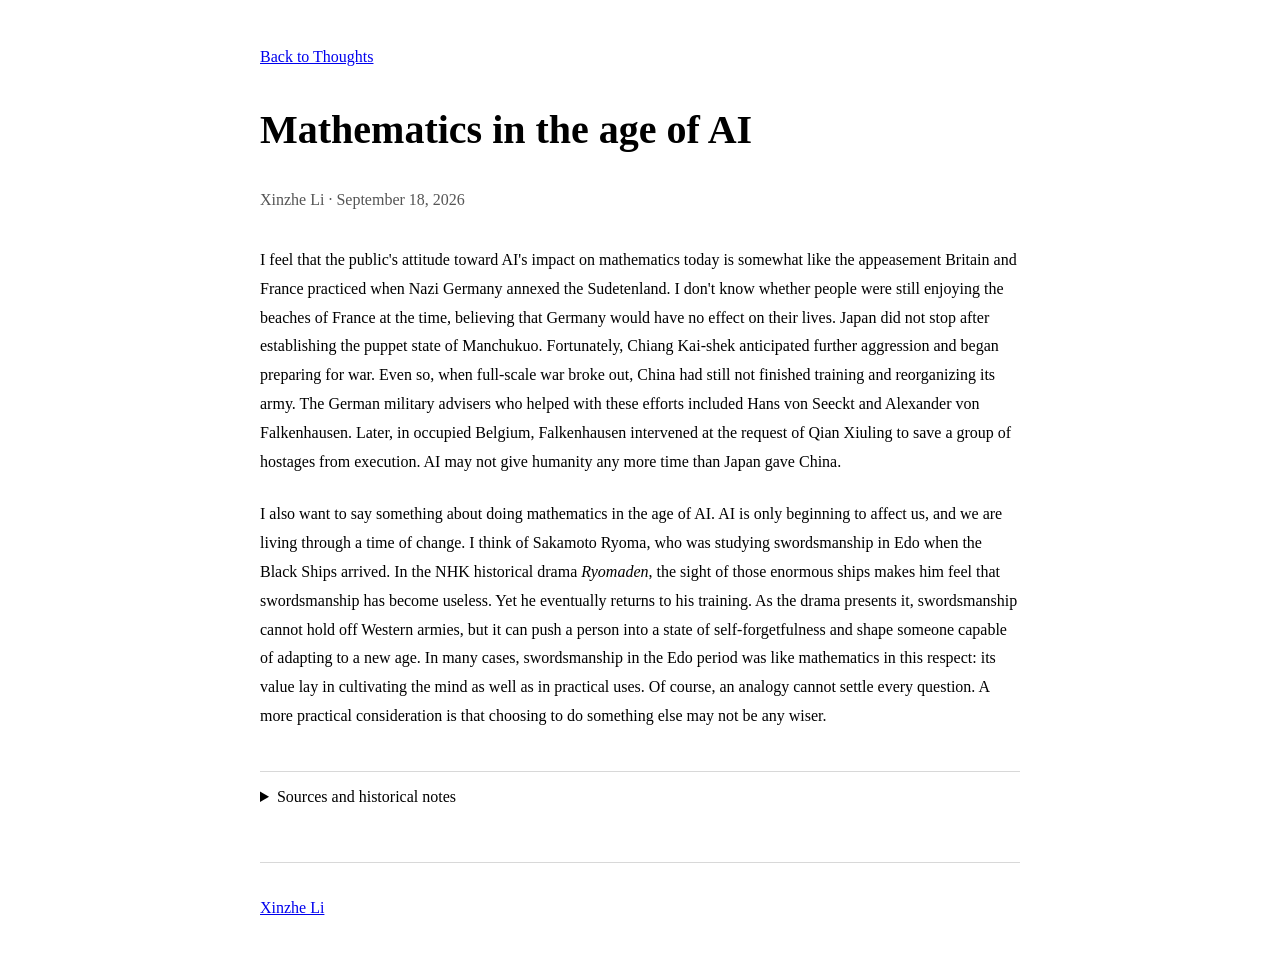
==== fragments/ai-and-mathematics.html @ ee8b9557 "Publish essay on mathematics in the age of AI" ====
<!doctype html>
<html lang="en">
  <head>
    <meta charset="utf-8" />
    <meta name="viewport" content="width=device-width, initial-scale=1" />
    <title>Mathematics in the age of AI | Xinzhe Li</title>
    <meta name="description" content="Personal thoughts on AI's impact on mathematics, the time we have to adapt, and why mathematical training might still matter." />
    <link rel="canonical" href="https://xinzhezackli.github.io/fragments/ai-and-mathematics.html" />
    <link rel="icon" type="image/png" href="../assets/favicon.png" />
    <link rel="stylesheet" href="https://latex.vercel.app/style.min.css" />
    <link rel="stylesheet" href="../style.css?v=114" />
    <link rel="stylesheet" href="essay.css" />
  </head>
  <body>
    <nav class="essay-nav" aria-label="Breadcrumb">
      <a href="../index.html#thoughts">Back to Thoughts</a>
    </nav>

    <main>
      <article aria-labelledby="essay-title">
        <header class="essay-header">
          <h1 id="essay-title">Mathematics in the age of AI</h1>
          <p class="essay-byline">Xinzhe Li · <time datetime="2026-09-18">September 18, 2026</time></p>
        </header>

        <div class="essay-text">
          <p>
            I feel that the public's attitude toward AI's impact on mathematics today is somewhat like the appeasement Britain and France practiced when Nazi Germany annexed the Sudetenland. I don't know whether people were still enjoying the beaches of France at the time, believing that Germany would have no effect on their lives. Japan did not stop after establishing the puppet state of Manchukuo. Fortunately, Chiang Kai-shek anticipated further aggression and began preparing for war. Even so, when full-scale war broke out, China had still not finished training and reorganizing its army. The German military advisers who helped with these efforts included Hans von Seeckt and Alexander von Falkenhausen. Later, in occupied Belgium, Falkenhausen intervened at the request of Qian Xiuling to save a group of hostages from execution. AI may not give humanity any more time than Japan gave China.
          </p>
          <p>
            I also want to say something about doing mathematics in the age of AI. AI is only beginning to affect us, and we are living through a time of change. I think of Sakamoto Ryoma, who was studying swordsmanship in Edo when the Black Ships arrived. In the NHK historical drama <cite>Ryomaden</cite>, the sight of those enormous ships makes him feel that swordsmanship has become useless. Yet he eventually returns to his training. As the drama presents it, swordsmanship cannot hold off Western armies, but it can push a person into a state of self-forgetfulness and shape someone capable of adapting to a new age. In many cases, swordsmanship in the Edo period was like mathematics in this respect: its value lay in cultivating the mind as well as in practical uses. Of course, an analogy cannot settle every question. A more practical consideration is that choosing to do something else may not be any wiser.
          </p>
        </div>

        <details class="essay-sources">
          <summary>Sources and historical notes</summary>
          <ol>
            <li>
              The <a href="https://encyclopedia.ushmm.org/content/en/timeline-event/holocaust/1933-1938/munich-agreement">Munich Agreement</a> of September 1938 allowed Germany to annex the Sudetenland. The United States Holocaust Memorial Museum gives the sequence of the agreement and occupation.
            </li>
            <li>
              On China's preparations, see Su Sheng-hsiung's <a href="https://www.drnh.gov.tw/var/file/3/1003/img/10/175698954.pdf"><cite>Re-visiting Chiang Kai-shek's Strategy for the Battle of Shanghai</cite></a> and Pao-Jen Fu's <a href="https://surface.syr.edu/hst_etd/37/"><cite>The German military mission in Nanking, 1928-1938</cite></a>. Military reform also faced civil war and financial constraints.
            </li>
            <li>
              In 1944, <a href="https://world.people.com.cn/n1/2025/0914/c1002-40563585.html">Qian Xiuling's intervention helped save 96 Belgian hostages from execution</a>. Falkenhausen's record also includes responsibility for persecution: as military commander in Belgium and northern France, he signed anti-Jewish decrees and agreed to deportations. In 1951, he was convicted of crimes that included the persecution of Jews. See the <a href="https://www.ghwk.de/en/press/newsletter/vi/2024-alexander-von-falkenhausen">House of the Wannsee Conference's historical account</a>.
            </li>
            <li>
              The <cite>Ryomaden</cite> scenes are in <a href="https://www.nhk-ondemand.jp/goods/G2010022719SA000/">episode 5, <span lang="ja">黒船と剣</span></a>, and <a href="https://www.nhk-ondemand.jp/goods/G2010022720SA000/">episode 6, <span lang="ja">松陰はどこだ？</span></a>. The discussion of training is paraphrased from the drama, with dialogue recorded in a <a href="https://ameblo.jp/fookin/entry-10495825489.html">contemporary viewer's notes</a>; it is not presented as Ryoma's documented historical words.
            </li>
            <li>
              The All Japan Kendo Federation's <a href="https://www.kendo.or.jp/knowledge/kendo-history/">history of kendo</a> discusses the development of swordsmanship as a form of personal and mental cultivation during the Edo period.
            </li>
          </ol>
        </details>
      </article>
    </main>

    <footer class="site-footer">
      <p><a href="../index.html">Xinzhe Li</a></p>
    </footer>
  </body>
</html>
---- style.css ----
:root {
  --content-width: 760px;
  --muted-text: #555;
  --soft-border: #d8d8d8;
}

body {
  max-width: var(--content-width);
  margin: 0 auto;
  padding: 3rem 1.25rem 2rem;
}

.site-header {
  position: relative;
  text-align: center;
  margin-bottom: 2.75rem;
}

.geometry-icon {
  width: 90px;
  height: 90px;
  object-fit: contain;
  box-shadow: none;
  border: none;
}

.geometry-desktop {
  display: block;
  position: absolute;
  top: 0;
  right: 0;
}

.geometry-mobile {
  display: none;
}

.site-header h1.site-title {
  text-align: center;
  margin-bottom: 0.35rem;
  font-weight: normal;
  letter-spacing: 0;
}

.title-en {
  font-family: "EB Garamond", Georgia, serif;
  font-weight: 700;
  font-style: italic;
  letter-spacing: 0.01em;
  white-space: nowrap;
}

.name-mark-corner {
  position: fixed;
  right: clamp(1rem, 4vw, 3rem);
  bottom: clamp(1rem, 4vw, 2rem);
  z-index: 10;
  display: block;
  width: clamp(1.8rem, 4.5vw, 2.4rem);
  height: auto;
  margin: 0;
  border: 0;
  border-radius: 0;
  box-shadow: none;
  pointer-events: none;
}

.subtitle {
  text-align: center;
  margin-top: 0;
  color: var(--muted-text);
  font-size: 1.05rem;
  font-family: Palatino, "Palatino Linotype", "Book Antiqua", Georgia, serif;
  font-style: italic;
}

h2,
h3 {
  font-family: Palatino, "Palatino Linotype", "Book Antiqua", Georgia, serif;
  font-weight: 600;
  letter-spacing: 0.01em;
}

main section {
  margin-bottom: 2.25rem;
}

main p,
main li,
.contact-block p,
.site-footer p {
  font-family: Palatino, "Palatino Linotype", "Book Antiqua", Georgia, serif;
  font-size: 1rem;
  line-height: 1.68;
}

.notes-list,
.fragment-list {
  padding-left: 1.4rem;
}

.plain-link {
  text-decoration: none !important;
}

.plain-link:hover,
.plain-link:focus {
  text-decoration: none !important;
}

.photo-grid {
  display: grid;
  grid-template-columns: repeat(3, minmax(0, 1fr));
  gap: 1.5rem;
  align-items: start;
  margin-top: 1rem;
}

.photo-card {
  display: flex;
  flex-direction: column;
  align-items: center;

  width: 100%;
  max-width: 100%;

  margin: 0;
  padding: 0;

  border: none;
  box-shadow: none;
  background: transparent;
}

.photo-card img {
  display: block;

  width: 100%;
  max-width: 100%;
  height: 180px;
  object-fit: cover;

  margin: 0;
  padding: 0;

  border: none;
  box-shadow: none;
}

.photo-card figcaption {
  display: block;

  margin-top: 0.5rem;
  padding: 0;

  font-family: "Hiragino Mincho ProN", "Yu Mincho", "YuMincho", "MS Mincho", "Songti SC", "Noto Serif CJK SC", serif;
  font-size: 0.95rem;
  font-weight: 400;
  font-style: normal;
  text-align: center;
  line-height: 1.3;
  color: var(--muted-text);

  position: static;
}

.photo-card figcaption::before {
  content: none !important;
}

.site-footer {
  margin-top: 3.5rem;
  padding-top: 1rem;
  border-top: 1px solid var(--soft-border);
  color: var(--muted-text);
  font-size: 0.9rem;
}

@media (max-width: 640px) {
  body {
    padding-top: 2rem;
  }

  .name-mark-corner {
    width: 1.65rem;
    right: 0.75rem;
    bottom: 0.75rem;
  }

  .geometry-desktop {
    display: none;
  }

  .geometry-mobile {
    display: block;
    width: 86px;
    height: 86px;
    margin: 2rem auto 0;
  }

  .photo-grid {
    grid-template-columns: 1fr;
  }

  .photo-card {
    width: 100%;
    max-width: 100%;
  }

  .photo-card img {
    width: 100%;
    max-width: 100%;
    height: 180px;
    object-fit: cover;
  }
}
---- fragments/essay.css ----
.essay-nav {
  margin-bottom: 2.5rem;
}

.essay-header {
  margin-bottom: 2rem;
}

.essay-header h1 {
  text-align: left;
  font-size: clamp(1.8rem, 5vw, 2.5rem);
  line-height: 1.2;
}

.essay-byline {
  color: var(--muted-text);
}

.essay-text p {
  text-align: left;
  line-height: 1.8;
  margin-bottom: 1.5rem;
}

.essay-sources {
  margin-top: 2.5rem;
  padding-top: 1rem;
  border-top: 1px solid var(--soft-border);
}

.essay-sources summary {
  cursor: pointer;
}

.essay-sources li {
  margin-bottom: 1rem;
  overflow-wrap: anywhere;
}

.essay-text a:focus-visible,
.essay-nav a:focus-visible,
.essay-sources a:focus-visible,
.essay-sources summary:focus-visible {
  outline: 2px solid currentColor;
  outline-offset: 3px;
}
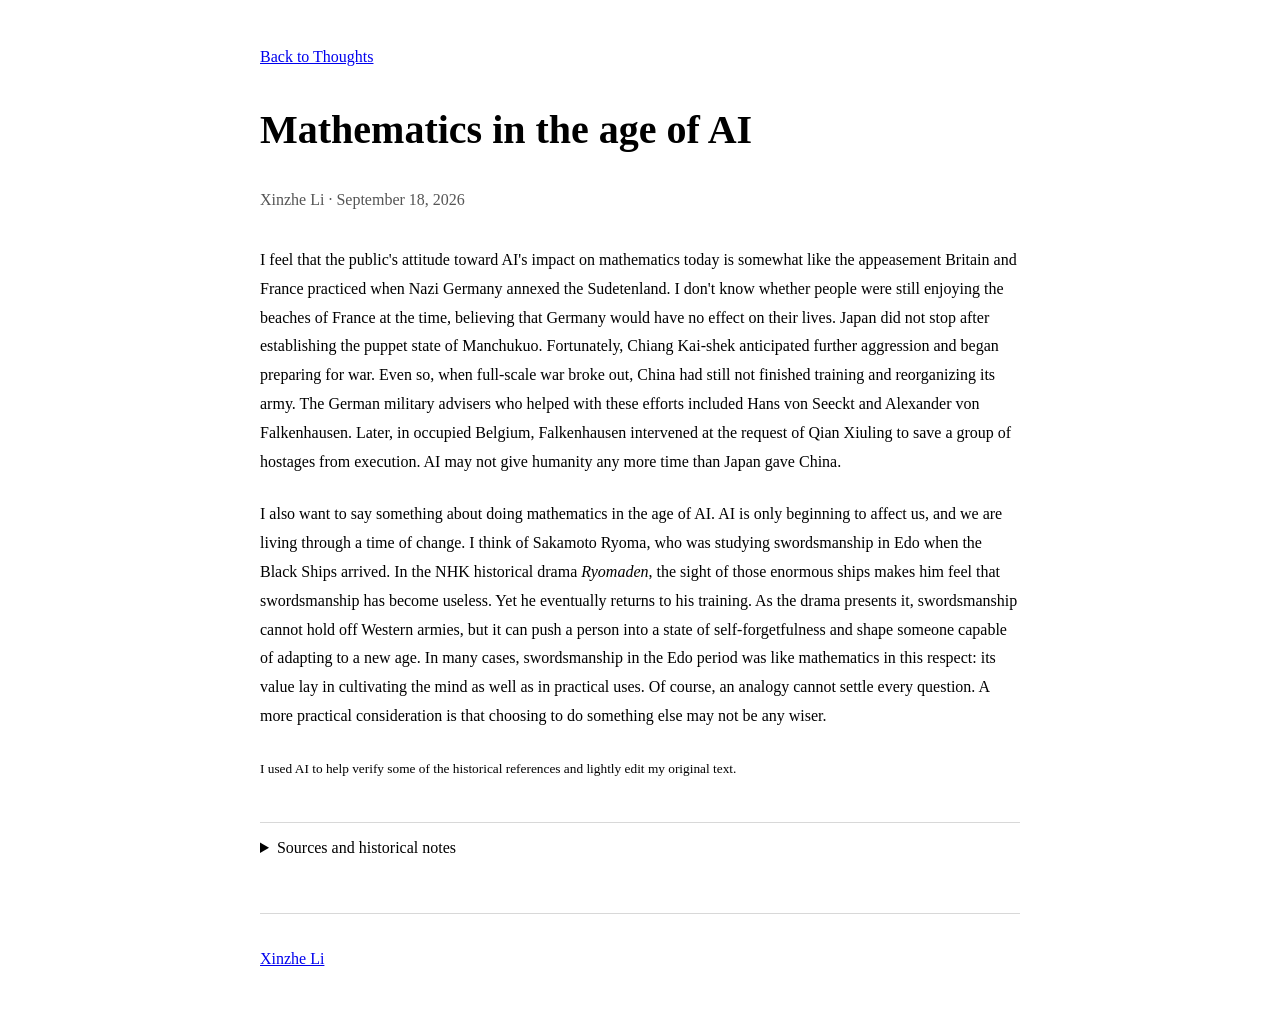
==== commit d15dc081: "Disclose AI assistance with research and light editing" ====
--- a/fragments/ai-and-mathematics.html
+++ b/fragments/ai-and-mathematics.html
@@ -32,6 +32,8 @@
           </p>
         </div>
 
+        <p><small>I used AI to help verify some of the historical references and lightly edit my original text.</small></p>
+
         <details class="essay-sources">
           <summary>Sources and historical notes</summary>
           <ol>
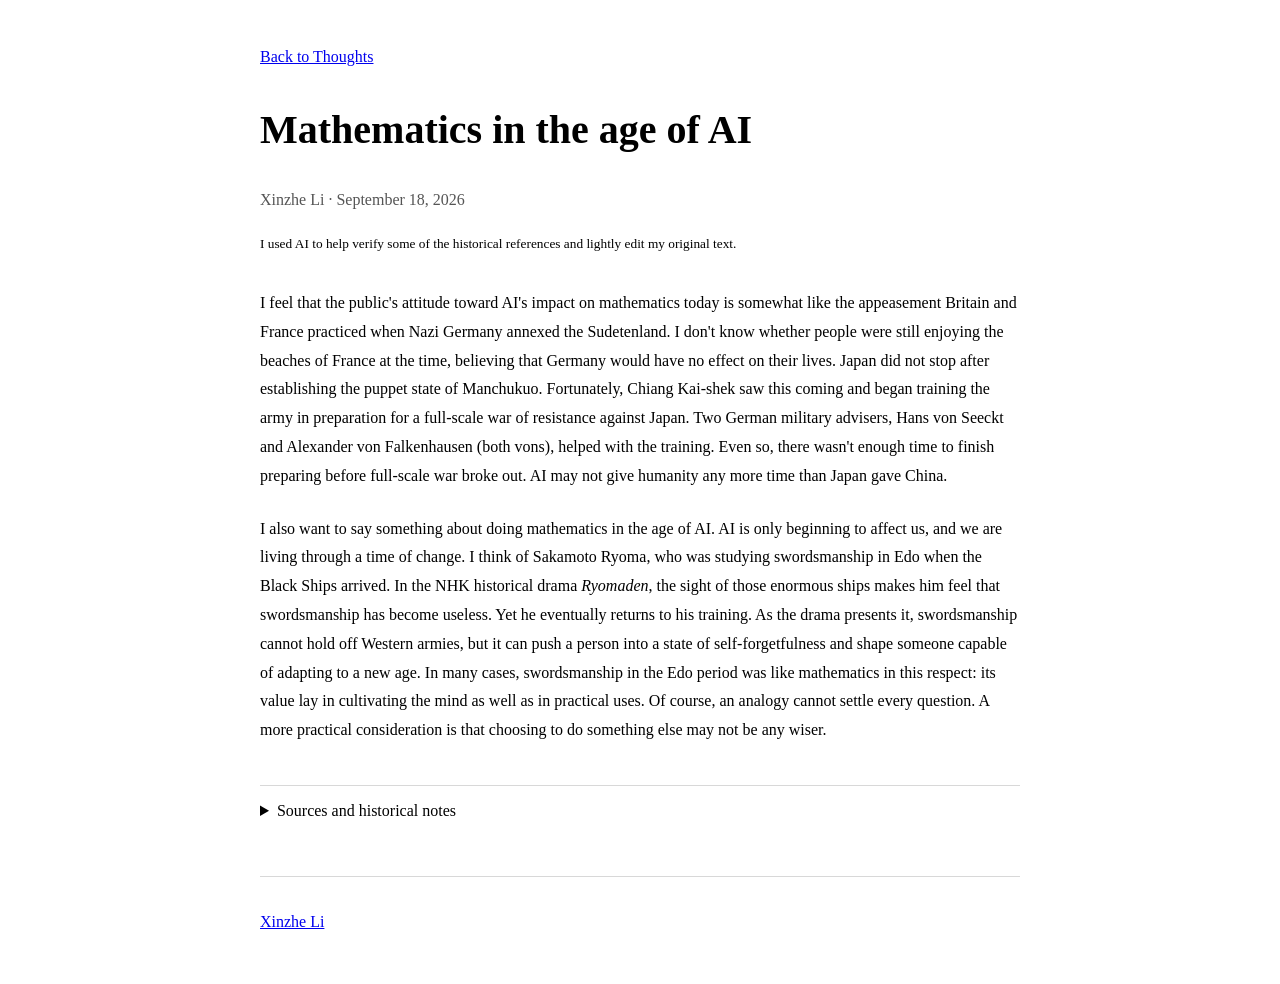
==== commit 10ef2cca: "Clarify war preparation analogy and move AI note to opening" ====
--- a/fragments/ai-and-mathematics.html
+++ b/fragments/ai-and-mathematics.html
@@ -21,18 +21,17 @@
         <header class="essay-header">
           <h1 id="essay-title">Mathematics in the age of AI</h1>
           <p class="essay-byline">Xinzhe Li · <time datetime="2026-09-18">September 18, 2026</time></p>
+          <p><small>I used AI to help verify some of the historical references and lightly edit my original text.</small></p>
         </header>
 
         <div class="essay-text">
           <p>
-            I feel that the public's attitude toward AI's impact on mathematics today is somewhat like the appeasement Britain and France practiced when Nazi Germany annexed the Sudetenland. I don't know whether people were still enjoying the beaches of France at the time, believing that Germany would have no effect on their lives. Japan did not stop after establishing the puppet state of Manchukuo. Fortunately, Chiang Kai-shek anticipated further aggression and began preparing for war. Even so, when full-scale war broke out, China had still not finished training and reorganizing its army. The German military advisers who helped with these efforts included Hans von Seeckt and Alexander von Falkenhausen. Later, in occupied Belgium, Falkenhausen intervened at the request of Qian Xiuling to save a group of hostages from execution. AI may not give humanity any more time than Japan gave China.
+            I feel that the public's attitude toward AI's impact on mathematics today is somewhat like the appeasement Britain and France practiced when Nazi Germany annexed the Sudetenland. I don't know whether people were still enjoying the beaches of France at the time, believing that Germany would have no effect on their lives. Japan did not stop after establishing the puppet state of Manchukuo. Fortunately, Chiang Kai-shek saw this coming and began training the army in preparation for a full-scale war of resistance against Japan. Two German military advisers, Hans von Seeckt and Alexander von Falkenhausen (both vons), helped with the training. Even so, there wasn't enough time to finish preparing before full-scale war broke out. AI may not give humanity any more time than Japan gave China.
           </p>
           <p>
             I also want to say something about doing mathematics in the age of AI. AI is only beginning to affect us, and we are living through a time of change. I think of Sakamoto Ryoma, who was studying swordsmanship in Edo when the Black Ships arrived. In the NHK historical drama <cite>Ryomaden</cite>, the sight of those enormous ships makes him feel that swordsmanship has become useless. Yet he eventually returns to his training. As the drama presents it, swordsmanship cannot hold off Western armies, but it can push a person into a state of self-forgetfulness and shape someone capable of adapting to a new age. In many cases, swordsmanship in the Edo period was like mathematics in this respect: its value lay in cultivating the mind as well as in practical uses. Of course, an analogy cannot settle every question. A more practical consideration is that choosing to do something else may not be any wiser.
           </p>
         </div>
-
-        <p><small>I used AI to help verify some of the historical references and lightly edit my original text.</small></p>
 
         <details class="essay-sources">
           <summary>Sources and historical notes</summary>
@@ -42,9 +41,6 @@
             </li>
             <li>
               On China's preparations, see Su Sheng-hsiung's <a href="https://www.drnh.gov.tw/var/file/3/1003/img/10/175698954.pdf"><cite>Re-visiting Chiang Kai-shek's Strategy for the Battle of Shanghai</cite></a> and Pao-Jen Fu's <a href="https://surface.syr.edu/hst_etd/37/"><cite>The German military mission in Nanking, 1928-1938</cite></a>. Military reform also faced civil war and financial constraints.
-            </li>
-            <li>
-              In 1944, <a href="https://world.people.com.cn/n1/2025/0914/c1002-40563585.html">Qian Xiuling's intervention helped save 96 Belgian hostages from execution</a>. Falkenhausen's record also includes responsibility for persecution: as military commander in Belgium and northern France, he signed anti-Jewish decrees and agreed to deportations. In 1951, he was convicted of crimes that included the persecution of Jews. See the <a href="https://www.ghwk.de/en/press/newsletter/vi/2024-alexander-von-falkenhausen">House of the Wannsee Conference's historical account</a>.
             </li>
             <li>
               The <cite>Ryomaden</cite> scenes are in <a href="https://www.nhk-ondemand.jp/goods/G2010022719SA000/">episode 5, <span lang="ja">黒船と剣</span></a>, and <a href="https://www.nhk-ondemand.jp/goods/G2010022720SA000/">episode 6, <span lang="ja">松陰はどこだ？</span></a>. The discussion of training is paraphrased from the drama, with dialogue recorded in a <a href="https://ameblo.jp/fookin/entry-10495825489.html">contemporary viewer's notes</a>; it is not presented as Ryoma's documented historical words.
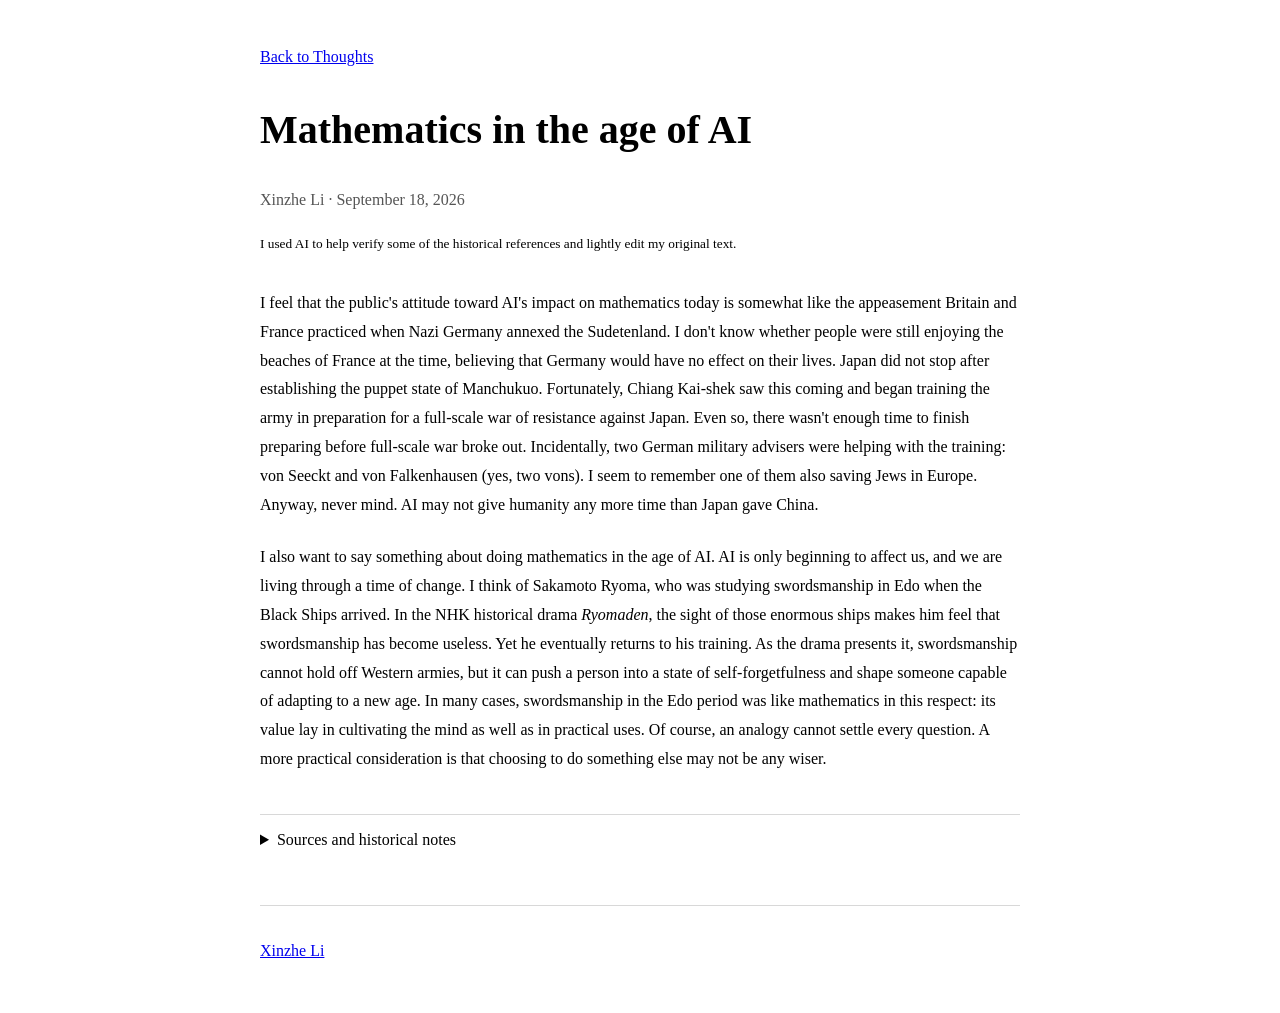
==== commit 9f338d3c: "Restore the informal aside about the two German vons" ====
--- a/fragments/ai-and-mathematics.html
+++ b/fragments/ai-and-mathematics.html
@@ -26,7 +26,7 @@
 
         <div class="essay-text">
           <p>
-            I feel that the public's attitude toward AI's impact on mathematics today is somewhat like the appeasement Britain and France practiced when Nazi Germany annexed the Sudetenland. I don't know whether people were still enjoying the beaches of France at the time, believing that Germany would have no effect on their lives. Japan did not stop after establishing the puppet state of Manchukuo. Fortunately, Chiang Kai-shek saw this coming and began training the army in preparation for a full-scale war of resistance against Japan. Two German military advisers, Hans von Seeckt and Alexander von Falkenhausen (both vons), helped with the training. Even so, there wasn't enough time to finish preparing before full-scale war broke out. AI may not give humanity any more time than Japan gave China.
+            I feel that the public's attitude toward AI's impact on mathematics today is somewhat like the appeasement Britain and France practiced when Nazi Germany annexed the Sudetenland. I don't know whether people were still enjoying the beaches of France at the time, believing that Germany would have no effect on their lives. Japan did not stop after establishing the puppet state of Manchukuo. Fortunately, Chiang Kai-shek saw this coming and began training the army in preparation for a full-scale war of resistance against Japan. Even so, there wasn't enough time to finish preparing before full-scale war broke out. Incidentally, two German military advisers were helping with the training: von Seeckt and von Falkenhausen (yes, two vons). I seem to remember one of them also saving Jews in Europe. Anyway, never mind. AI may not give humanity any more time than Japan gave China.
           </p>
           <p>
             I also want to say something about doing mathematics in the age of AI. AI is only beginning to affect us, and we are living through a time of change. I think of Sakamoto Ryoma, who was studying swordsmanship in Edo when the Black Ships arrived. In the NHK historical drama <cite>Ryomaden</cite>, the sight of those enormous ships makes him feel that swordsmanship has become useless. Yet he eventually returns to his training. As the drama presents it, swordsmanship cannot hold off Western armies, but it can push a person into a state of self-forgetfulness and shape someone capable of adapting to a new age. In many cases, swordsmanship in the Edo period was like mathematics in this respect: its value lay in cultivating the mind as well as in practical uses. Of course, an analogy cannot settle every question. A more practical consideration is that choosing to do something else may not be any wiser.
@@ -41,6 +41,9 @@
             </li>
             <li>
               On China's preparations, see Su Sheng-hsiung's <a href="https://www.drnh.gov.tw/var/file/3/1003/img/10/175698954.pdf"><cite>Re-visiting Chiang Kai-shek's Strategy for the Battle of Shanghai</cite></a> and Pao-Jen Fu's <a href="https://surface.syr.edu/hst_etd/37/"><cite>The German military mission in Nanking, 1928-1938</cite></a>. Military reform also faced civil war and financial constraints.
+            </li>
+            <li>
+              A documented rescue involving Falkenhausen concerned <a href="https://world.people.com.cn/n1/2025/0914/c1002-40563585.html">96 Belgian hostages in 1944, following an appeal by Qian Xiuling</a>. That account does not identify them as Jewish. Falkenhausen also bore responsibility for anti-Jewish persecution and deportations, as discussed in the <a href="https://www.ghwk.de/en/press/newsletter/vi/2024-alexander-von-falkenhausen">House of the Wannsee Conference's historical account</a>.
             </li>
             <li>
               The <cite>Ryomaden</cite> scenes are in <a href="https://www.nhk-ondemand.jp/goods/G2010022719SA000/">episode 5, <span lang="ja">黒船と剣</span></a>, and <a href="https://www.nhk-ondemand.jp/goods/G2010022720SA000/">episode 6, <span lang="ja">松陰はどこだ？</span></a>. The discussion of training is paraphrased from the drama, with dialogue recorded in a <a href="https://ameblo.jp/fookin/entry-10495825489.html">contemporary viewer's notes</a>; it is not presented as Ryoma's documented historical words.
